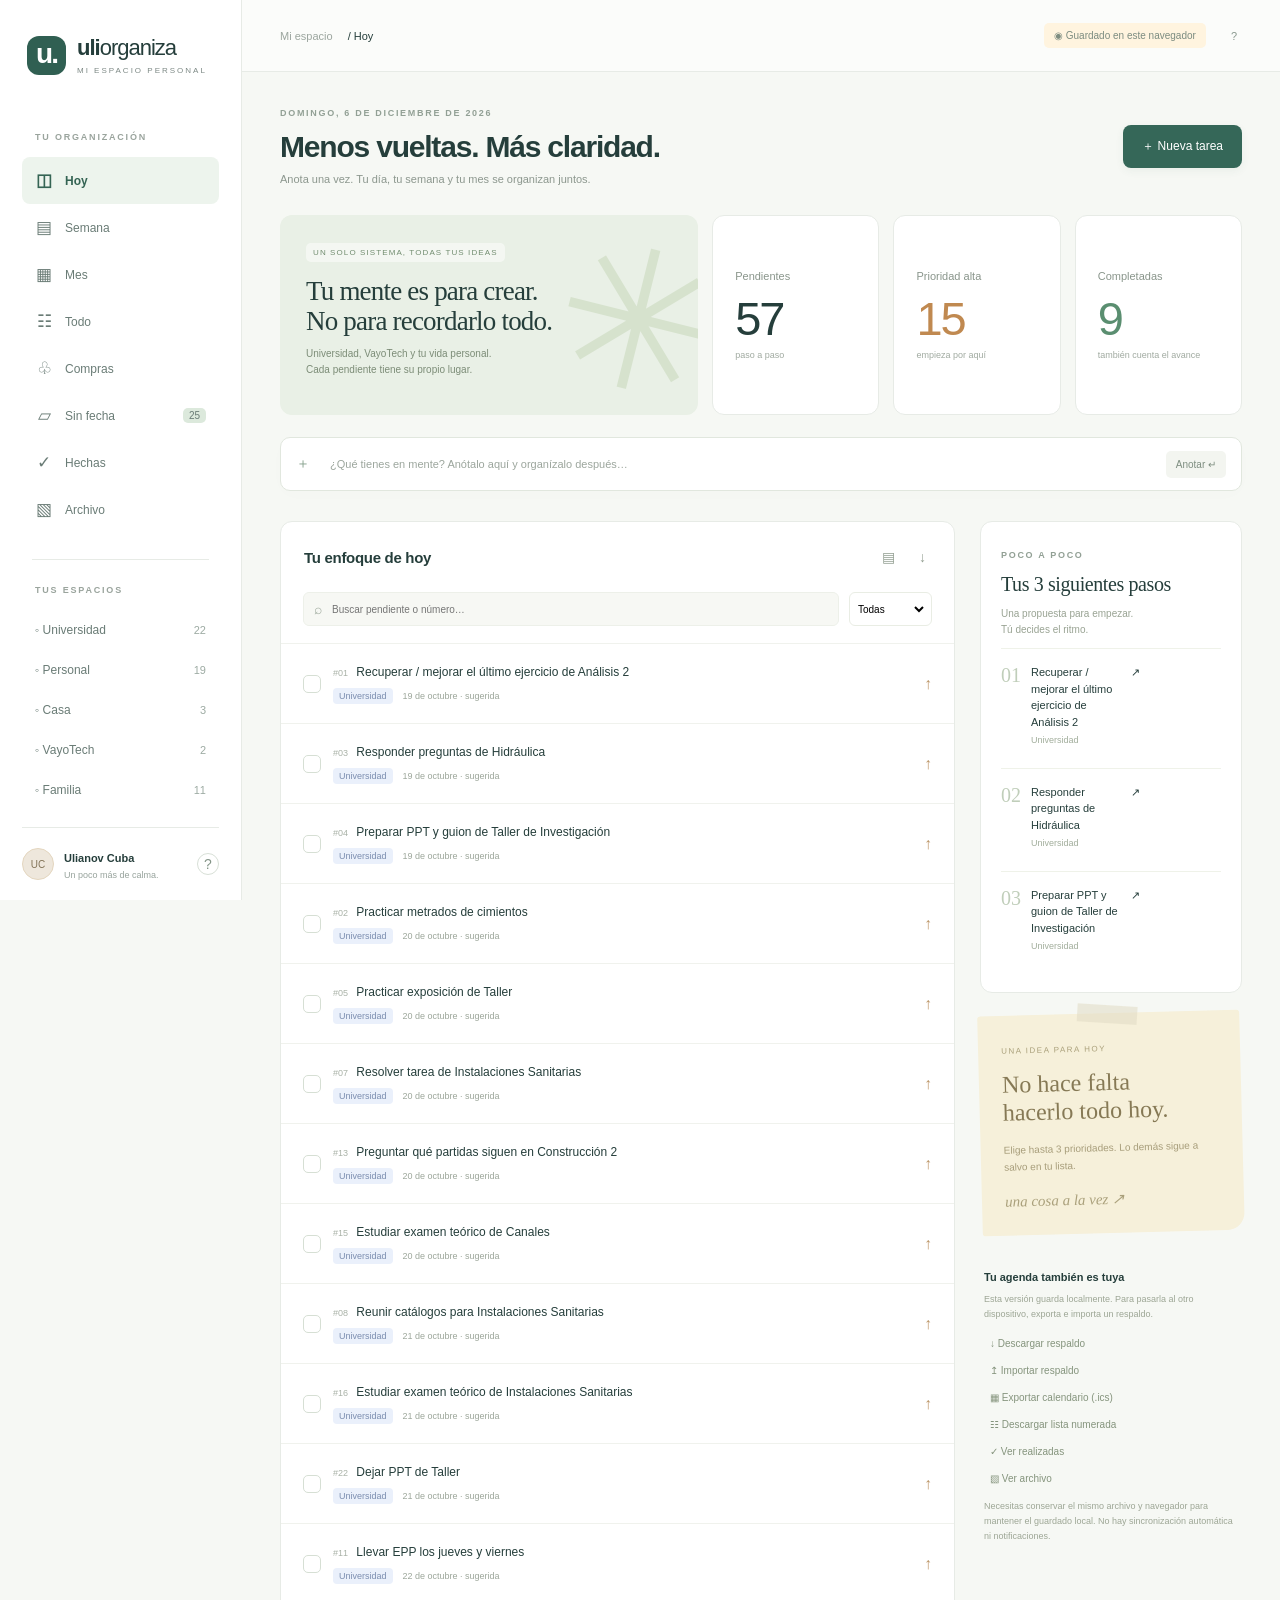
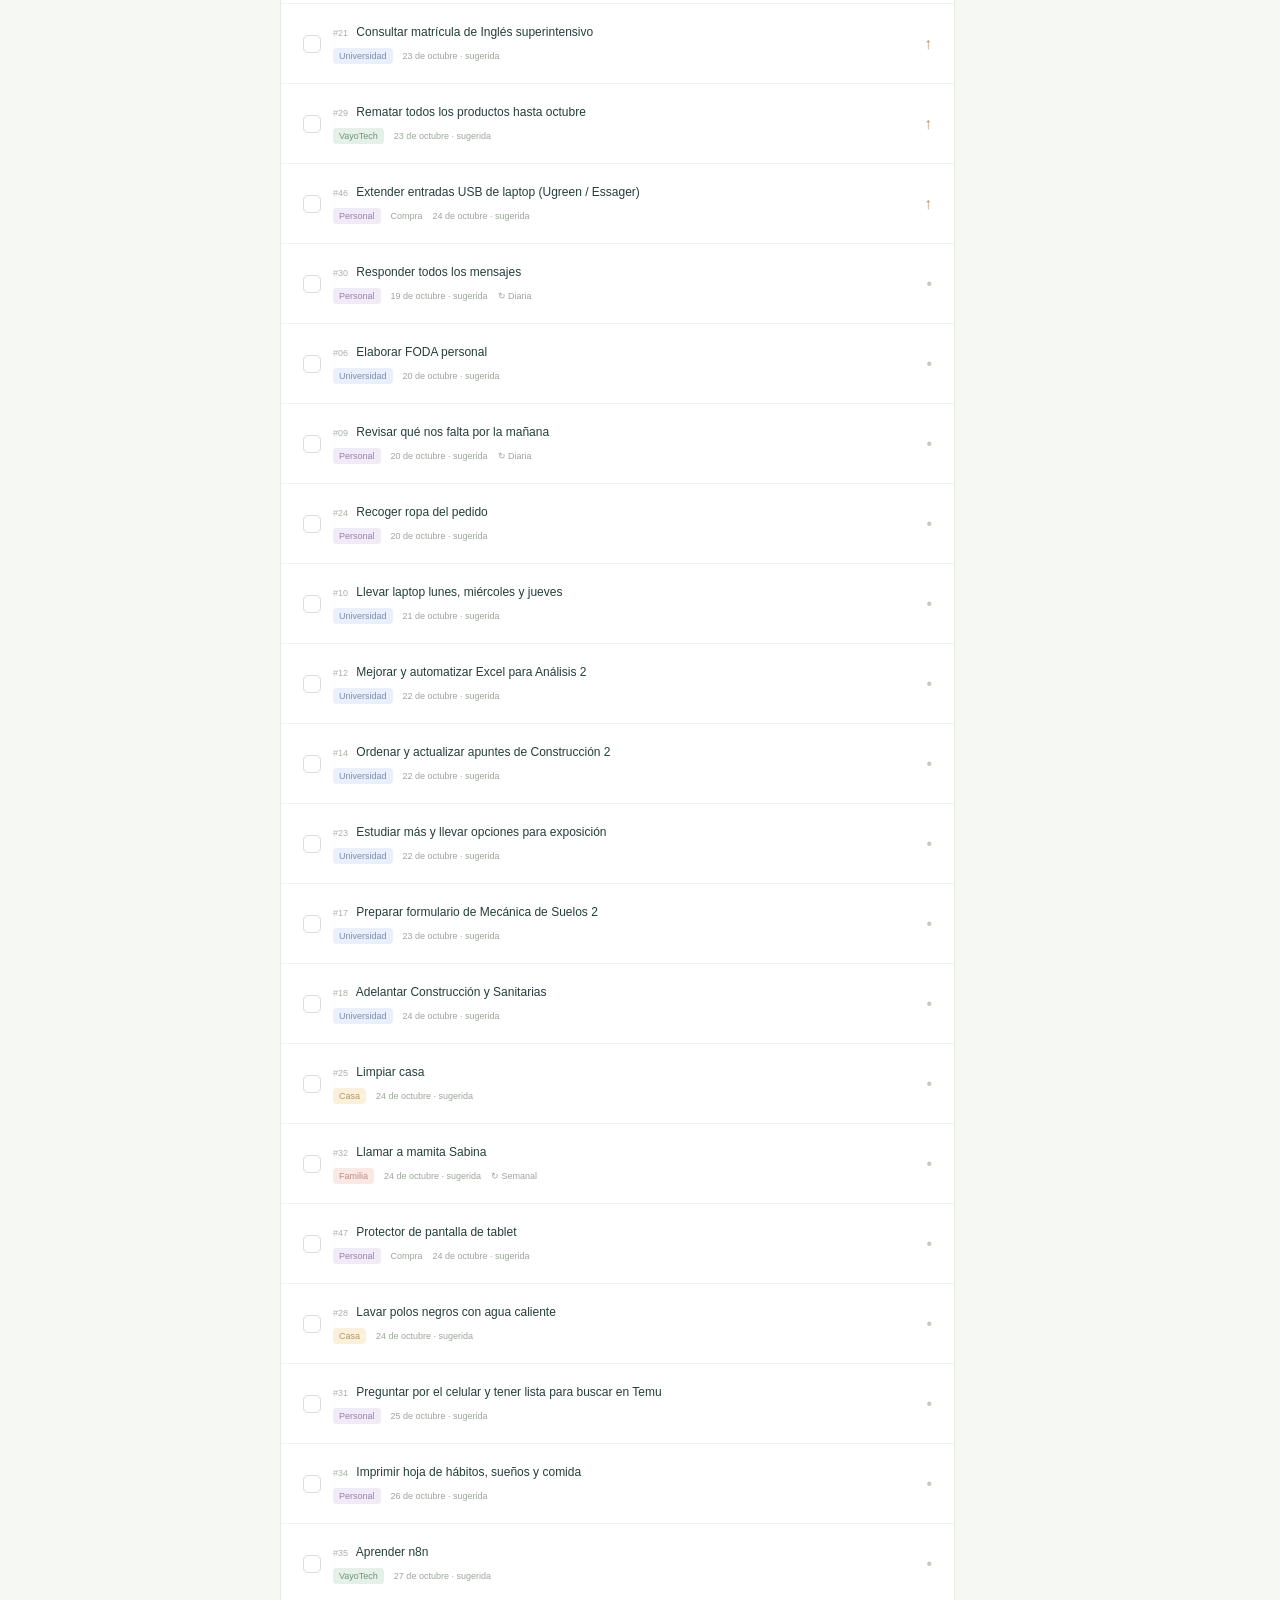
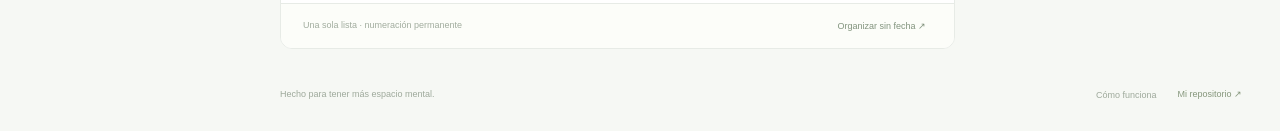
==== docs/index.html @ 91c671dd "Preparar entrada de la agenda para GitHub Pages" ====
<!doctype html><html lang="es"><head><meta charset="utf-8"><meta name="viewport" content="width=device-width, initial-scale=1"><meta name="theme-color" content="#356758"><title>Uli · Mi espacio</title><style>
:root{--ink:#253e3b;--muted:#7d8985;--green:#35675b;--line:#e7ebe6;--bg:#f6f8f4}
*{box-sizing:border-box}body{margin:0;background:var(--bg);color:var(--ink);font-family:Arial,Helvetica,sans-serif;font-size:14px}button,input,select,textarea{font:inherit}button,a,input,select,textarea{-webkit-tap-highlight-color:transparent}button{cursor:pointer}button:disabled{opacity:.45;cursor:wait}button{border:0;background:none;color:inherit}button:focus-visible,a:focus-visible{outline:3px solid #92b9a9;outline-offset:3px}input,textarea,select{outline-color:#6f9b84}a{color:inherit;text-decoration:none}.shell{display:flex;min-height:100vh}.sidebar{width:242px;position:fixed;inset:0 auto 0 0;background:#fff;border-right:1px solid var(--line);padding:35px 22px 20px;display:flex;flex-direction:column;z-index:20}.brand{display:flex;gap:11px;align-items:center;margin:0 0 48px 5px;font-size:22px;font-weight:800;letter-spacing:-1px}.brand-icon{width:39px;height:39px;border-radius:12px;background:#305f52;color:white;font-size:28px;text-align:center;line-height:36px;letter-spacing:-2px}.brand-light{font-weight:400}.brand small{display:block;font-weight:500;font-size:8px;letter-spacing:2px;color:var(--muted);margin-top:5px}.nav-label{font-size:9px;font-weight:700;letter-spacing:1.8px;color:#9aa49d;padding-left:13px;margin-bottom:15px}.sidebar nav button,.space{display:flex;gap:12px;align-items:center;width:100%;padding:13px;border-radius:8px;font-size:12px;color:#6a7c76;text-align:left}.sidebar nav button.selected{background:#edf4ed;color:#356454;font-weight:700}.nav-count{margin-left:auto;background:#dce9dc;border-radius:5px;font-size:10px;padding:2px 6px}.divider{height:1px;background:var(--line);margin:26px 10px 16px}.space span{margin-left:auto;color:#9caaa2;font-size:11px}.space.active{background:#f2f5f0}.sidebar-bottom{margin-top:auto;border-top:1px solid var(--line);padding-top:20px;display:flex;gap:10px;align-items:center}.avatar{background:#eee7dc;border:1px solid #e4d6bf;border-radius:50%;width:32px;height:32px;display:grid;place-content:center;font-size:10px;color:#827357}.sidebar-bottom strong{font-size:11px}.sidebar-bottom small{display:block;font-size:9px;color:#97a39c;margin-top:5px}.sidebar-bottom button{margin-left:auto;width:22px;height:22px;border:1px solid #d8e0d7;border-radius:50%;color:#839487}main{width:calc(100% - 242px);margin-left:242px}.topbar{height:72px;border-bottom:1px solid var(--line);background:#fff9;display:flex;justify-content:space-between;align-items:center;padding:0 38px;font-size:11px}.breadcrumb{color:#9ca69f;margin-right:12px}.top-actions{display:flex;align-items:center;gap:20px}.cloud{display:flex;gap:7px;align-items:center;font-size:10px;color:#7c8c80}.icon-button{padding:5px;color:#89988e}.page{max-width:1610px;padding:36px 38px 20px;margin:auto}.page-heading{display:flex;align-items:center;justify-content:space-between;gap:20px;margin-bottom:30px}.eyebrow{text-transform:uppercase;letter-spacing:1.7px;font-size:9px;color:#92a095;font-weight:600}.page-heading h1{font-size:30px;letter-spacing:-1.2px;font-weight:600;margin:12px 0 9px}.page-heading p{margin:0;font-size:11px;color:#8c978e}.primary{background:#356758;color:#fff;border-radius:8px;display:inline-flex;align-items:center;justify-content:center;gap:9px;padding:13px 19px;white-space:nowrap;font-size:12px;box-shadow:0 3px 8px #345b5010}.primary:hover{background:#244d40}.overview{display:grid;grid-template-columns:2.5fr 1fr 1fr 1fr;gap:14px;margin-bottom:22px}.welcome{position:relative;overflow:hidden;border-radius:12px;background:#e9f0e6;padding:27px 26px;min-height:190px}.pill{display:inline-block;color:#728d70;font-size:8px;letter-spacing:1.1px;border-radius:5px;padding:5px 7px;background:#ffffff80}.welcome h2{position:relative;z-index:1;font-family:Georgia,serif;font-weight:400;font-size:27px;letter-spacing:-.8px;line-height:1.1;margin:15px 0 10px}.welcome p{position:relative;z-index:1;font-size:10px;line-height:1.6;color:#7c8c77}.welcome-mark{position:absolute;right:-20px;top:12px;font-size:195px;line-height:1;color:#d6e2cd;transform:rotate(14deg)}.stat{background:#fff;border:1px solid var(--line);border-radius:12px;padding:26px 22px;display:flex;flex-direction:column;justify-content:center}.stat>span{font-size:11px;color:#89958b}.stat strong{font-size:47px;letter-spacing:-2px;margin:13px 0 8px;line-height:1;font-weight:500}.stat small{font-size:9px;color:#a0aaa0}.orange{color:#c08950}.green{color:#5a8e70}.quick{display:flex;gap:12px;align-items:center;border:1px solid #e1e7de;background:white;border-radius:10px;padding:12px 15px;margin-bottom:30px;color:#87a18d;box-shadow:0 4px 20px #37493403}.quick input{border:0;background:none;flex:1;min-width:0;font-size:11px;color:var(--ink);padding:8px}.quick input::placeholder{color:#9ca69d}.quick button{background:#f3f5f0;font-size:10px;color:#7e8e80;padding:8px 10px;border-radius:5px}.quick button span{padding-left:10px;color:#a6b1a5}.content-layout{display:grid;grid-template-columns:minmax(0,1fr) 262px;gap:25px;align-items:start}.workspace{background:#fff;border:1px solid var(--line);border-radius:12px;overflow:hidden}.workspace-title{padding:22px 23px 5px;display:flex;align-items:center;justify-content:space-between}.workspace-title h2{font-size:15px;margin:0;font-weight:600;letter-spacing:-.3px}.tools{display:flex;gap:14px;color:#94a093}.tools button{padding:5px}.filters{padding:17px 22px;display:flex;gap:10px}.search{display:flex;align-items:center;gap:8px;background:#f7f8f4;border:1px solid #edf0e9;border-radius:6px;padding:8px 10px;flex:1;min-width:0;color:#9aa699}.search input{min-width:0;width:100%;background:none;border:0;font-size:10px}.area-filter{display:flex;align-items:center;gap:3px;font-size:10px;color:#879383;border:1px solid #e9ede4;border-radius:6px;padding:4px}.area-filter select{border:0;background:none;max-width:120px}.task{display:flex;align-items:center;gap:12px;padding:19px 22px;border-top:1px solid #f0f2ed;transition:background .15s;break-inside:avoid}.task:hover{background:#fafbf8}.check{border:1.5px solid #d6dfd4;border-radius:5px;flex-shrink:0;width:18px;height:18px;padding:0;display:grid;place-content:center}.check:hover{border-color:#659078}.check.checked{background:#6d9478;border-color:#6d9478;color:white}.task-content{padding:0;text-align:left;flex:1;min-width:0}.task-title{display:block;font-size:12px;font-weight:500;line-height:1.5}.task-title small{font-weight:400;color:#a8b1a6;font-size:9px;margin-right:5px}.task-meta{display:flex;gap:10px;flex-wrap:wrap;align-items:center;margin-top:7px;font-size:9px;color:#9ca69a}.tag{border-radius:4px;padding:3px 6px}.Universidad{background:#eaf0fb;color:#7b8daf}.Personal{background:#f1eaf7;color:#9a80ae}.Casa{background:#faf0dc;color:#b3975e}.VayoTech{background:#e5f1e8;color:#71957a}.Familia{background:#fae8e5;color:#bc8d84}.priority{color:#c3cbbf;display:grid;place-content:center;font-size:16px}.priority.Alta{color:#bd9667}.done .task-title{text-decoration:line-through;color:#97a294}.workspace-footer{padding:16px 22px;background:#fcfdf9;border-top:1px solid var(--line);display:flex;gap:10px;justify-content:space-between;color:#a1ac9e;font-size:9px}.workspace-footer button{display:flex;align-items:center;gap:5px;color:#81937d}.right-panel section{margin-bottom:20px}.focus-note{background:#fff;border:1px solid var(--line);border-radius:12px;padding:23px 20px}.focus-note h3{font-family:Georgia,serif;font-weight:400;font-size:20px;margin:12px 0 10px;letter-spacing:-.4px}.focus-note>p{font-size:10px;color:#99a393;line-height:1.6}.focus-note button{display:flex;gap:10px;align-items:flex-start;text-align:left;width:100%;padding:15px 0;border-top:1px solid #eff2e9;margin-top:5px}.focus-note button>b{font-family:Georgia,serif;font-weight:400;color:#c0ceba;font-size:20px}.focus-note button>span{font-size:11px;line-height:1.5;flex:1}.focus-note button small{display:block;font-size:9px;color:#a1ad9b;margin-top:4px}.focus-note button svg{color:#9aaf92;margin-top:3px}.paper-note{background:#f6f0da;padding:25px 23px;border-radius:3px 3px 17px 3px;transform:rotate(-1.5deg);position:relative}.paper-note:before{content:'';position:absolute;top:-8px;left:38%;width:60px;height:18px;transform:rotate(5deg);background:#e1dbc385}.paper-note>span:first-child{font-size:8px;letter-spacing:1.5px;color:#aaa07b}.paper-note h3{font-family:Georgia,serif;font-weight:400;font-size:24px;line-height:1.15;margin:15px 0;color:#867955}.paper-note p{font-size:10px;color:#a79d7a;line-height:1.7}.scribble{display:block;font-family:Georgia,serif;font-style:italic;font-size:15px;color:#aaa07b;margin-top:17px}.backup-box{padding:10px 4px}.backup-box h3{font-size:11px;margin:8px 0}.backup-box p,.backup-box small{font-size:9px;line-height:1.7;color:#9da695}.backup-box button{display:flex;gap:8px;align-items:center;font-size:10px;color:#85947d;margin:12px 0}.backup-box small{display:block}.page-footer{display:flex;gap:15px;margin-top:30px;padding:10px 0;font-size:9px;color:#9ea99b}.page-footer button{margin-left:auto}.page-footer a{color:#85967b}.hidden{display:none}.empty{padding:50px 25px;display:flex;flex-direction:column;align-items:center;text-align:center;color:#9fae99;gap:5px}.empty h3{font-weight:500;font-size:15px;margin:10px 0 5px;color:#667c60}.empty p{font-size:11px;line-height:1.6}.alert{background:#fff0e7;color:#9b633c;border:1px solid #f1d9c5;padding:14px;border-radius:7px;font-size:12px;line-height:1.6;margin-bottom:20px}.alert button{text-decoration:underline;margin-left:10px;font-weight:700}.neutral{background:#f1f4ec;color:#7c8c72;border-color:#dfe6d6}.toast{display:flex;justify-content:space-between;align-items:center;background:#e9f1e6;color:#62805b;padding:10px 14px;border-radius:7px;font-size:11px;margin-bottom:15px}.calendar-controls{display:flex;gap:14px;align-items:center;border-top:1px solid var(--line);padding:17px 20px;font-size:12px}.calendar-controls strong{font-weight:500;text-transform:capitalize}.text-button{font-size:11px;color:#799170;display:inline-flex;gap:5px;align-items:center}.calendar-controls .text-button{margin-left:auto}.week-grid{display:grid;grid-template-columns:repeat(7,minmax(145px,1fr));overflow:auto;max-height:900px}.day-column{border-right:1px solid var(--line);border-top:1px solid var(--line);min-height:280px;background:#fcfdf9}.day-column>header{display:flex;gap:7px;align-items:center;padding:15px 10px;color:#99a68f;font-size:10px}.day-column>header>strong{font-size:18px;font-weight:500;color:#7f9375}.day-column>header>button{margin-left:auto}.is-today{background:#f0f5eb}.compact{padding:12px 8px;gap:6px;background:white;align-items:flex-start}.compact .task-title{font-size:10px;line-height:1.5}.compact .task-title small{font-size:8px}.compact .task-meta{gap:4px;font-size:8px;margin-top:6px}.compact .check{width:14px;height:14px;margin-top:3px}.compact .priority{display:none}.compact .tag{padding:2px}.free{font-size:9px;color:#bac4b2;text-align:center;padding:15px}.month-grid{display:grid;grid-template-columns:repeat(7,minmax(0,1fr))}.weekday{text-align:center;color:#97a58b;font-size:10px;padding:12px}.month-day{border-top:1px solid var(--line);border-right:1px solid var(--line);min-height:105px;padding:7px 5px;overflow:hidden}.day-number{display:block;padding:3px 5px;font-size:11px;color:#809375;border-radius:50%}.is-today .day-number{background:#61845a;color:white}.month-task{display:block;text-align:left;padding:4px;border-radius:3px;margin:4px 0;font-size:9px;line-height:1.4;width:100%;overflow-wrap:anywhere}.other-month{opacity:.35}.footnote{font-size:10px;line-height:1.7;color:#97a18f;margin:13px 20px}.shopping-summary{display:flex;gap:14px;padding:18px 22px;background:#f4f7ee;align-items:center}.shopping-summary strong{font-size:22px;white-space:nowrap;font-weight:500}.shopping-summary span{font-size:10px;color:#95a086;line-height:1.5}.modal-backdrop{position:fixed;inset:0;background:#20342b66;z-index:50;display:flex;align-items:center;justify-content:center;padding:25px;backdrop-filter:blur(3px)}.modal{background:#fff;border-radius:15px;padding:27px;max-width:610px;width:100%;max-height:92vh;overflow:auto;box-shadow:0 20px 90px #20342b30}.modal>header{display:flex;align-items:flex-start;justify-content:space-between;margin-bottom:23px}.modal h2{font-size:24px;letter-spacing:-.7px;font-family:Georgia,serif;font-weight:400;margin:8px 0}.modal label{display:flex;flex-direction:column;font-size:11px;gap:7px;color:#7e8f76;margin-bottom:15px}.modal input,.modal select,.modal textarea{border:1px solid #dfe6d9;border-radius:6px;background:#fafbf7;color:#415a36;padding:11px;font-size:12px;width:100%}.form-grid{display:grid;grid-template-columns:1fr 1fr;gap:0 16px}.modal footer{display:flex;justify-content:space-between;padding-top:18px;border-top:1px solid var(--line);margin-top:20px}.modal .footnote{margin:10px 0}.help ol{padding-left:20px;font-size:13px;line-height:1.8;color:#7a8c70}.help li{margin-bottom:12px}
@media(min-width:1600px){.page{padding-top:44px}.welcome h2{font-size:32px}.stat strong{font-size:54px}.task-title{font-size:13px}.overview{gap:20px}.content-layout{grid-template-columns:minmax(0,1fr) 290px}}
@media(max-width:1200px){.sidebar{width:205px;padding:30px 15px}main{margin-left:205px;width:calc(100% - 205px)}.page{padding:28px 24px}.topbar{padding:0 24px}.content-layout{grid-template-columns:minmax(0,1fr) 230px;gap:16px}.welcome{padding:22px 18px}.welcome h2{font-size:23px}.welcome-mark{font-size:150px}.stat{padding:20px 15px}.stat strong{font-size:40px}.stat small{font-size:8px}.page-heading h1{font-size:26px}}
@media(max-width:980px){.right-panel{display:grid;grid-template-columns:1fr 1fr;gap:20px}.content-layout{grid-template-columns:1fr}.backup-box{grid-column:1/-1}.overview{grid-template-columns:repeat(3,1fr)}.welcome{grid-column:1/-1;min-height:145px}.welcome h2{font-size:28px}.welcome p{margin-bottom:0}.welcome-mark{right:20px;top:0;font-size:170px}.stat{padding:20px}.stat strong{font-size:35px;margin:10px 0 5px}.page-heading{align-items:flex-start}.page-heading .primary{padding:10px 14px}.page-heading h1{font-size:23px}.page-heading p{line-height:1.6}}
@media(max-width:700px){.shell{display:block}.sidebar{position:sticky;top:0;left:0;right:0;width:100%;height:auto;padding:10px 14px;box-shadow:0 3px 12px #38452b08;gap:8px}.brand{margin:0;font-size:17px;gap:7px}.brand-icon{width:28px;height:28px;line-height:25px;font-size:22px;border-radius:8px}.brand small{display:none}.nav-label,.sidebar .space,.divider,.sidebar-bottom{display:none}.sidebar nav{display:flex;overflow:auto;gap:4px}.sidebar nav button{white-space:nowrap;width:auto;padding:9px 10px;gap:6px;font-size:10px}.sidebar nav button svg{width:14px;height:14px}.nav-count{font-size:8px}.sidebar nav button:nth-last-child(-n+2){display:none}main{margin:0;width:100%}.topbar{height:48px;padding:0 18px;font-size:10px}.top-actions{gap:10px}.cloud{font-size:9px}.page{padding:25px 16px}.page-heading{margin-bottom:23px;gap:10px}.page-heading h1{font-size:23px;line-height:1.2;max-width:250px}.page-heading .primary{font-size:0;width:36px;height:36px;min-width:36px;padding:0;margin-top:25px}.page-heading .primary svg{width:20px}.page-heading p{font-size:10px}.eyebrow{font-size:8px;letter-spacing:1.2px}.overview{gap:9px}.welcome{padding:22px}.welcome h2{font-size:28px}.welcome-mark{right:-10px;font-size:170px;top:16px}.stat{padding:17px 11px}.stat>span{font-size:9px}.stat strong{font-size:33px}.stat small{font-size:8px}.quick{padding:9px 10px;margin-bottom:23px;gap:4px}.quick input{font-size:10px}.quick button{font-size:9px}.quick button span{display:none}.workspace-title{padding:20px 15px 5px}.workspace-title h2{font-size:14px}.filters{padding:15px;gap:6px}.search input{font-size:9px}.area-filter{font-size:9px;max-width:105px}.task{padding:17px 15px;gap:9px}.task-title{font-size:12px}.task-meta{font-size:8px;gap:8px}.right-panel{gap:13px}.focus-note{padding:20px 15px}.focus-note h3{font-size:18px}.paper-note{padding:23px 16px}.paper-note h3{font-size:23px}.focus-note button>span{font-size:10px}.workspace-footer{padding:15px;font-size:8px;line-height:1.6}.page-footer{flex-wrap:wrap;line-height:1.8}.week-grid{grid-template-columns:1fr;max-height:none}.day-column{min-height:75px}.day-column>header{padding:10px 15px}.compact{padding:12px 15px}.compact .task-title{font-size:12px}.compact .task-meta{font-size:9px}.day-column .free{text-align:left;padding:5px 15px}.month-day{min-height:85px;padding:3px}.month-task{font-size:8px;padding:3px;line-height:1.3}.weekday{font-size:8px}.day-number{font-size:9px}.calendar-controls{padding:14px 10px;gap:9px;font-size:10px}.modal-backdrop{padding:12px}.modal{padding:22px 17px}.modal h2{font-size:22px}.form-grid{gap:0 10px}.modal input,.modal select{font-size:12px;padding:9px}.shopping-summary{padding:15px}.shopping-summary strong{font-size:18px}}
@media print{body{background:white;color:black;font-size:10px}.sidebar,.topbar,.overview,.quick,.right-panel,.page-heading .primary,.tools,.filters,.page-footer,.workspace-footer,.toast,.alert,.modal-backdrop{display:none!important}main{margin:0;width:100%}.page{padding:0}.page-heading{margin-bottom:14px}.page-heading h1{font-size:22px}.content-layout{display:block}.workspace{border:0}.week-grid{display:grid;grid-template-columns:repeat(7,1fr);overflow:visible;max-height:none}.day-column{min-width:0}.compact{padding:7px 4px}.compact .task-title{font-size:8px}.compact .task-meta{font-size:7px}.task{break-inside:avoid}.month-day{min-height:100px}.month-task{font-size:8px}.calendar-controls button{display:none}.month-grid{break-inside:avoid}.workspace-title{padding-left:0}.check{print-color-adjust:exact}*{-webkit-print-color-adjust:exact;print-color-adjust:exact}@page{size:A4 landscape;margin:10mm}}

button svg{width:17px;height:17px}.navico{font-size:17px;width:18px;text-align:center}.local-badge{background:#fff4df;padding:7px 10px;border-radius:5px}.task-title{white-space:normal}.welcome-mark{font-family:Georgia,serif}.week-grid{max-height:none}.right-panel .backup-box button{margin:14px 0}.mobile-help{display:none}dialog{border:0;padding:0;background:none;max-width:none;max-height:none}dialog::backdrop{background:#20342b77;backdrop-filter:blur(3px)}dialog .modal{width:min(610px,94vw)}.modal>header button{font-size:24px} .report{font-size:12px;line-height:1.8}.report table{border-collapse:collapse;width:100%;margin:15px 0}.report th,.report td{border:1px solid #dfe6d9;padding:9px;vertical-align:top;text-align:left}
</style></head><body><div id="app"></div><dialog id="editor"></dialog><dialog id="help"></dialog><input hidden type="file" id="importFile" accept=".json"><script>
const SEED=[{"id":"foto-1","number":1,"title":"Recuperar / mejorar el último ejercicio de Análisis 2","area":"Universidad","kind":"Tarea","date":"2026-10-19","deadline":"","priority":"Alta","status":"Pendiente","notes":"«Mejorar ejercicio y hacer el último Ana2 → falta recuperación».","source":"Notas universitarias / pósits","repeat":"","cost":"","proposed":true},{"id":"foto-2","number":2,"title":"Practicar metrados de cimientos","area":"Universidad","kind":"Tarea","date":"2026-10-20","deadline":"","priority":"Alta","status":"Pendiente","notes":"Construcción 2.","source":"Notas universitarias / pósits","repeat":"","cost":"","proposed":true},{"id":"foto-3","number":3,"title":"Responder preguntas de Hidráulica","area":"Universidad","kind":"Tarea","date":"2026-10-19","deadline":"","priority":"Alta","status":"Pendiente","notes":"","source":"Notas universitarias / pósits","repeat":"","cost":"","proposed":true},{"id":"foto-4","number":4,"title":"Preparar PPT y guion de Taller de Investigación","area":"Universidad","kind":"Tarea","date":"2026-10-19","deadline":"","priority":"Alta","status":"Pendiente","notes":"«Exposición taller de investigación + FODA personal». Otra nota: «tenerlo listo y practicar → miércoles». Confirmar plazo.","source":"Notas universitarias / pósits","repeat":"","cost":"","proposed":true},{"id":"foto-5","number":5,"title":"Practicar exposición de Taller","area":"Universidad","kind":"Tarea","date":"2026-10-20","deadline":"","priority":"Alta","status":"Pendiente","notes":"","source":"Notas universitarias / pósits","repeat":"","cost":"","proposed":true},{"id":"foto-6","number":6,"title":"Elaborar FODA personal","area":"Universidad","kind":"Tarea","date":"2026-10-20","deadline":"","priority":"Media","status":"Pendiente","notes":"","source":"Notas universitarias / pósits","repeat":"","cost":"","proposed":true},{"id":"foto-7","number":7,"title":"Resolver tarea de Instalaciones Sanitarias","area":"Universidad","kind":"Tarea","date":"2026-10-20","deadline":"","priority":"Alta","status":"Pendiente","notes":"","source":"Notas universitarias / pósits","repeat":"","cost":"","proposed":true},{"id":"foto-8","number":8,"title":"Reunir catálogos para Instalaciones Sanitarias","area":"Universidad","kind":"Tarea","date":"2026-10-21","deadline":"","priority":"Alta","status":"Pendiente","notes":"","source":"Notas universitarias / pósits","repeat":"","cost":"","proposed":true},{"id":"foto-9","number":9,"title":"Revisar qué nos falta por la mañana","area":"Personal","kind":"Hábito","date":"2026-10-20","deadline":"","priority":"Media","status":"Pendiente","notes":"Revisión breve de la lista única.","source":"Notas universitarias / pósits","repeat":"Diaria","cost":"","proposed":true},{"id":"foto-10","number":10,"title":"Llevar laptop lunes, miércoles y jueves","area":"Universidad","kind":"Tarea","date":"2026-10-21","deadline":"","priority":"Media","status":"Pendiente","notes":"Nota literal: «llevar laptop lunes + miércoles + jueves». Confirmar cada semana con el horario.","source":"Notas universitarias / pósits","repeat":"","cost":"","proposed":true},{"id":"foto-11","number":11,"title":"Llevar EPP los jueves y viernes","area":"Universidad","kind":"Tarea","date":"2026-10-22","deadline":"","priority":"Alta","status":"Pendiente","notes":"Confirmar prácticas de cada semana.","source":"Notas universitarias / pósits","repeat":"","cost":"","proposed":true},{"id":"foto-12","number":12,"title":"Mejorar y automatizar Excel para Análisis 2","area":"Universidad","kind":"Tarea","date":"2026-10-22","deadline":"","priority":"Media","status":"Pendiente","notes":"También adelantar y estudiar. Se distingue de la recuperación.","source":"Notas universitarias / pósits","repeat":"","cost":"","proposed":true},{"id":"foto-13","number":13,"title":"Preguntar qué partidas siguen en Construcción 2","area":"Universidad","kind":"Tarea","date":"2026-10-20","deadline":"","priority":"Alta","status":"Pendiente","notes":"Arreglar y anotar todo.","source":"Notas universitarias / pósits","repeat":"","cost":"","proposed":true},{"id":"foto-14","number":14,"title":"Ordenar y actualizar apuntes de Construcción 2","area":"Universidad","kind":"Tarea","date":"2026-10-22","deadline":"","priority":"Media","status":"Pendiente","notes":"","source":"Notas universitarias / pósits","repeat":"","cost":"","proposed":true},{"id":"foto-15","number":15,"title":"Estudiar examen teórico de Canales","area":"Universidad","kind":"Tarea","date":"2026-10-20","deadline":"","priority":"Alta","status":"Pendiente","notes":"«Todo teórico para el lunes urgente». Sin fecha inequívoca: confirmar examen antes de posponer.","source":"Notas universitarias / pósits","repeat":"","cost":"","proposed":true},{"id":"foto-16","number":16,"title":"Estudiar examen teórico de Instalaciones Sanitarias","area":"Universidad","kind":"Tarea","date":"2026-10-21","deadline":"","priority":"Alta","status":"Pendiente","notes":"Nota: «jueves instalaciones S. - catálogos + examen teórico → estudiar». Confirmar fecha.","source":"Notas universitarias / pósits","repeat":"","cost":"","proposed":true},{"id":"foto-17","number":17,"title":"Preparar formulario de Mecánica de Suelos 2","area":"Universidad","kind":"Tarea","date":"2026-10-23","deadline":"","priority":"Media","status":"Pendiente","notes":"«+ columb» (posiblemente Coulomb; por confirmar).","source":"Notas universitarias / pósits","repeat":"","cost":"","proposed":true},{"id":"foto-18","number":18,"title":"Adelantar Construcción y Sanitarias","area":"Universidad","kind":"Tarea","date":"2026-10-24","deadline":"","priority":"Media","status":"Pendiente","notes":"","source":"Notas universitarias / pósits","repeat":"","cost":"","proposed":true},{"id":"foto-19","number":19,"title":"Ordenar materias en carpetas y limpiar memoria de laptop","area":"Universidad","kind":"Tarea","date":"","deadline":"","priority":"Media","status":"Hecho","notes":"Marcado en rojo en lista 26/09. Verificar si sigue realizado.","source":"Notas universitarias / pósits","repeat":"","cost":"","proposed":false},{"id":"foto-20","number":20,"title":"Terminar Inglés básico 06","area":"Universidad","kind":"Tarea","date":"","deadline":"","priority":"Media","status":"Hecho","notes":"Marcado en rojo en lista antigua.","source":"Notas universitarias / pósits","repeat":"","cost":"","proposed":false},{"id":"foto-21","number":21,"title":"Consultar matrícula de Inglés superintensivo","area":"Universidad","kind":"Tarea","date":"2026-10-23","deadline":"","priority":"Alta","status":"Pendiente","notes":"Lista antigua marcada «domingo»; pósit posterior: «queda matrícula inglés», «recién el 15 o 17», «ya no hay person…» (texto cortado). Estado pendiente por contradicción; confirmar mes y disponibilidad.","source":"Notas universitarias / pósits","repeat":"","cost":"","proposed":true},{"id":"foto-22","number":22,"title":"Dejar PPT de Taller","area":"Universidad","kind":"Tarea","date":"2026-10-21","deadline":"","priority":"Alta","status":"Pendiente","notes":"«Ppts de taller dejarles»: confirmar destinatarios y medio.","source":"Notas universitarias / pósits","repeat":"","cost":"","proposed":true},{"id":"foto-23","number":23,"title":"Estudiar más y llevar opciones para exposición","area":"Universidad","kind":"Tarea","date":"2026-10-22","deadline":"","priority":"Media","status":"Pendiente","notes":"Texto incierto: «Estudiar + PLAROT PLAGIA». Abajo: «Llevar opciones para ropa → exposición». Aclarar palabra central y ropa.","source":"Notas universitarias / pósits","repeat":"","cost":"","proposed":true},{"id":"foto-24","number":24,"title":"Recoger ropa del pedido","area":"Personal","kind":"Tarea","date":"2026-10-20","deadline":"","priority":"Media","status":"Pendiente","notes":"Pósit: «Recoger ropa / Pedido → / ropa tarde». Confirmar lugar y hora.","source":"Organización Ulianov / pósits","repeat":"","cost":"","proposed":true},{"id":"foto-25","number":25,"title":"Limpiar casa","area":"Casa","kind":"Tarea","date":"2026-10-24","deadline":"","priority":"Media","status":"Pendiente","notes":"Se repite en pósit verde; un solo pendiente.","source":"Organización Ulianov / pósits","repeat":"","cost":"","proposed":true},{"id":"foto-26","number":26,"title":"Lavar ropa y zapatillas","area":"Casa","kind":"Tarea","date":"","deadline":"","priority":"Baja","status":"Hecho","notes":"Marcado en rojo. Dice «sábado 26» y encabezado 26/09; no convertir en fecha futura.","source":"Organización Ulianov / pósits","repeat":"","cost":"","proposed":false},{"id":"foto-27","number":27,"title":"Limpiar cuarto y gradas","area":"Casa","kind":"Tarea","date":"","deadline":"","priority":"Baja","status":"Hecho","notes":"Marcado en rojo; limpiar casa se mantiene aparte porque reaparece pendiente.","source":"Organización Ulianov / pósits","repeat":"","cost":"","proposed":false},{"id":"foto-28","number":28,"title":"Lavar polos negros con agua caliente","area":"Casa","kind":"Tarea","date":"2026-10-24","deadline":"","priority":"Baja","status":"Pendiente","notes":"Transcripción de la nota; revisar cuidado de la prenda.","source":"Organización Ulianov / pósits","repeat":"","cost":"","proposed":true},{"id":"foto-29","number":29,"title":"Rematar todos los productos hasta octubre","area":"VayoTech","kind":"Tarea","date":"2026-10-23","deadline":"","priority":"Alta","status":"Pendiente","notes":"Repetido en dos listas: consolidado. Revisar stock, precios y publicaciones.","source":"Organización Ulianov / pósits","repeat":"","cost":"","proposed":true},{"id":"foto-30","number":30,"title":"Responder todos los mensajes","area":"Personal","kind":"Hábito","date":"2026-10-19","deadline":"","priority":"Media","status":"Pendiente","notes":"Mensajes académicos y clientes.","source":"Organización Ulianov / pósits","repeat":"Diaria","cost":"","proposed":true},{"id":"foto-31","number":31,"title":"Preguntar por el celular y tener lista para buscar en Temu","area":"Personal","kind":"Tarea","date":"2026-10-25","deadline":"","priority":"Baja","status":"Pendiente","notes":"","source":"Organización Ulianov / pósits","repeat":"","cost":"","proposed":true},{"id":"foto-32","number":32,"title":"Llamar a mamita Sabina","area":"Familia","kind":"Hábito","date":"2026-10-24","deadline":"","priority":"Media","status":"Pendiente","notes":"Marcado en rojo en lista antigua; dice «todos los findes». Se programa siguiente llamada, no se asume hecha esta semana.","source":"Organización Ulianov / pósits","repeat":"Semanal","cost":"","proposed":true},{"id":"foto-33","number":33,"title":"Crear app para Análisis 2 y Excel","area":"Universidad","kind":"Idea","date":"","deadline":"","priority":"Baja","status":"Hecho","notes":"Marcado en rojo en lista antigua; verificar si está terminada.","source":"Organización Ulianov / pósits","repeat":"","cost":"","proposed":false},{"id":"foto-34","number":34,"title":"Imprimir hoja de hábitos, sueños y comida","area":"Personal","kind":"Tarea","date":"2026-10-26","deadline":"","priority":"Baja","status":"Pendiente","notes":"","source":"Organización Ulianov / pósits","repeat":"","cost":"","proposed":true},{"id":"foto-35","number":35,"title":"Aprender n8n","area":"VayoTech","kind":"Idea","date":"2026-10-27","deadline":"","priority":"Baja","status":"Pendiente","notes":"","source":"Organización Ulianov / pósits","repeat":"","cost":"","proposed":true},{"id":"foto-36","number":36,"title":"Imprimir para tinte / dinero","area":"Personal","kind":"Tarea","date":"","deadline":"","priority":"Baja","status":"Pendiente","notes":"Texto: «imprimir para tinte - dinero». Significado por aclarar.","source":"Organización Ulianov / pósits","repeat":"","cost":"","proposed":false},{"id":"foto-37","number":37,"title":"Memoria M.2 de 1 TB + case para laptop","area":"Personal","kind":"Compra","date":"","deadline":"","priority":"Baja","status":"Pendiente","notes":"Marcas: Essager / Ugreen. Lista «no obligatorio». Presupuesto anotado 300–400 soles sin desglose; no es precio verificado.","source":"Listas de compras","repeat":"","cost":"","proposed":false},{"id":"foto-38","number":38,"title":"Mesa plegable para próximo semestre","area":"Personal","kind":"Compra","date":"","deadline":"","priority":"Baja","status":"Pendiente","notes":"Temu o melamina. Compra futura.","source":"Listas de compras","repeat":"","cost":"","proposed":false},{"id":"foto-39","number":39,"title":"USB de alta velocidad","area":"Personal","kind":"Compra","date":"","deadline":"","priority":"Media","status":"Hecho","notes":"Casilla azul marcada; confirmar si comprado. Distinto de ampliar puertos.","source":"Listas de compras","repeat":"","cost":"","proposed":false},{"id":"foto-40","number":40,"title":"Lámpara plana para pared","area":"Casa","kind":"Compra","date":"","deadline":"","priority":"Baja","status":"Pendiente","notes":"","source":"Listas de compras","repeat":"","cost":"","proposed":false},{"id":"foto-41","number":41,"title":"Dos cuadernos para próximo semestre","area":"Universidad","kind":"Compra","date":"","deadline":"","priority":"Baja","status":"Pendiente","notes":"Consolidado con «comprar cuadernos para prox. semestre».","source":"Listas de compras","repeat":"","cost":"","proposed":false},{"id":"foto-42","number":42,"title":"Teclado y mouse para laptop","area":"Personal","kind":"Compra","date":"","deadline":"","priority":"Baja","status":"Pendiente","notes":"","source":"Listas de compras","repeat":"","cost":"","proposed":false},{"id":"foto-43","number":43,"title":"Bolsas con marca o stickers VayoTech","area":"VayoTech","kind":"Compra","date":"","deadline":"","priority":"Baja","status":"Hecho","notes":"Marcado en rojo.","source":"Listas de compras","repeat":"","cost":"","proposed":false},{"id":"foto-44","number":44,"title":"Gomitas de repuesto","area":"VayoTech","kind":"Compra","date":"","deadline":"","priority":"Baja","status":"Hecho","notes":"Marcado en rojo.","source":"Listas de compras","repeat":"","cost":"","proposed":false},{"id":"foto-45","number":45,"title":"Bolsa o papel film para embalaje","area":"VayoTech","kind":"Compra","date":"","deadline":"","priority":"Baja","status":"Hecho","notes":"Marcado en rojo.","source":"Listas de compras","repeat":"","cost":"","proposed":false},{"id":"foto-46","number":46,"title":"Extender entradas USB de laptop (Ugreen / Essager)","area":"Personal","kind":"Compra","date":"2026-10-24","deadline":"","priority":"Alta","status":"Pendiente","notes":"La nota dice urgente. Revisar si es el mismo HUB tipo C/USB antes de comprar dos veces.","source":"Listas de compras","repeat":"","cost":"","proposed":true},{"id":"foto-47","number":47,"title":"Protector de pantalla de tablet","area":"Personal","kind":"Compra","date":"2026-10-24","deadline":"","priority":"Media","status":"Pendiente","notes":"","source":"Listas de compras","repeat":"","cost":"","proposed":true},{"id":"foto-48","number":48,"title":"Cámara para tablet","area":"Personal","kind":"Compra","date":"","deadline":"","priority":"Baja","status":"Pendiente","notes":"Dice «cámara»: confirmar si es accesorio o protector.","source":"Listas de compras","repeat":"","cost":"","proposed":false},{"id":"foto-49","number":49,"title":"Funda con lápiz y estuche duro para tablet","area":"Personal","kind":"Compra","date":"","deadline":"","priority":"Media","status":"Pendiente","notes":"","source":"Listas de compras","repeat":"","cost":"","proposed":false},{"id":"foto-50","number":50,"title":"Guante para escribir en tablet","area":"Universidad","kind":"Compra","date":"","deadline":"","priority":"Baja","status":"Pendiente","notes":"","source":"Listas de compras","repeat":"","cost":"","proposed":false},{"id":"foto-51","number":51,"title":"Soporte para tablet","area":"Personal","kind":"Compra","date":"","deadline":"","priority":"Baja","status":"Pendiente","notes":"","source":"Listas de compras","repeat":"","cost":"","proposed":false},{"id":"foto-52","number":52,"title":"Funda para laptop de María","area":"Familia","kind":"Compra","date":"","deadline":"","priority":"Baja","status":"Pendiente","notes":"«Para María funda laptop + perfume + funda memoria».","source":"Listas de compras","repeat":"","cost":"","proposed":false},{"id":"foto-53","number":53,"title":"Perfume para María","area":"Familia","kind":"Compra","date":"","deadline":"","priority":"Baja","status":"Pendiente","notes":"","source":"Listas de compras","repeat":"","cost":"","proposed":false},{"id":"foto-54","number":54,"title":"Funda para memoria de María","area":"Familia","kind":"Compra","date":"","deadline":"","priority":"Baja","status":"Pendiente","notes":"","source":"Listas de compras","repeat":"","cost":"","proposed":false},{"id":"foto-55","number":55,"title":"Protector de pantalla para papito","area":"Familia","kind":"Compra","date":"","deadline":"","priority":"Baja","status":"Pendiente","notes":"","source":"Listas de compras","repeat":"","cost":"","proposed":false},{"id":"foto-56","number":56,"title":"Polo para papito","area":"Familia","kind":"Compra","date":"","deadline":"","priority":"Baja","status":"Pendiente","notes":"","source":"Listas de compras","repeat":"","cost":"","proposed":false},{"id":"foto-57","number":57,"title":"Perfume para papito","area":"Familia","kind":"Compra","date":"","deadline":"","priority":"Baja","status":"Pendiente","notes":"","source":"Listas de compras","repeat":"","cost":"","proposed":false},{"id":"foto-58","number":58,"title":"Funda dura para papito","area":"Familia","kind":"Compra","date":"","deadline":"","priority":"Baja","status":"Pendiente","notes":"","source":"Listas de compras","repeat":"","cost":"","proposed":false},{"id":"foto-59","number":59,"title":"Reloj para Primi","area":"Familia","kind":"Compra","date":"","deadline":"","priority":"Baja","status":"Pendiente","notes":"","source":"Listas de compras","repeat":"","cost":"","proposed":false},{"id":"foto-60","number":60,"title":"Afeitadora para Primi (x4 según nota)","area":"Familia","kind":"Compra","date":"","deadline":"","priority":"Baja","status":"Pendiente","notes":"«Para Primi → reloj + afeitadora x4». Confirmar a qué producto corresponde x4.","source":"Listas de compras","repeat":"","cost":"","proposed":false},{"id":"foto-61","number":61,"title":"Chal o regalo para mamá Sabi / abuelita","area":"Familia","kind":"Compra","date":"","deadline":"","priority":"Baja","status":"Pendiente","notes":"«Para mamá Sabi → chal o algo para abuelita». Confirmar destinataria y elegir opción.","source":"Listas de compras","repeat":"","cost":"","proposed":false},{"id":"foto-62","number":62,"title":"Cables / HUB tipo C y USB","area":"Personal","kind":"Compra","date":"","deadline":"","priority":"Baja","status":"Pendiente","notes":"Revisar junto con extender entradas USB; podrían ser el mismo adaptador.","source":"Listas de compras","repeat":"","cost":"","proposed":false},{"id":"foto-63","number":63,"title":"Memoria de 2 TB","area":"Personal","kind":"Compra","date":"","deadline":"","priority":"Baja","status":"Pendiente","notes":"Comparar necesidad con M.2 de 1 TB antes de gastar.","source":"Listas de compras","repeat":"","cost":"","proposed":false},{"id":"foto-64","number":64,"title":"Pagar Gemini Pro por un año","area":"Personal","kind":"Compra","date":"","deadline":"","priority":"Baja","status":"Pendiente","notes":"Es un pendiente, no una suscripción activada. Comparar costo/uso.","source":"Listas de compras","repeat":"","cost":"","proposed":false},{"id":"foto-65","number":65,"title":"Protector para teclado de laptop","area":"Personal","kind":"Compra","date":"","deadline":"","priority":"Baja","status":"Pendiente","notes":"","source":"Listas de compras","repeat":"","cost":"","proposed":false},{"id":"foto-66","number":66,"title":"Protector para teclado de tablet","area":"Personal","kind":"Compra","date":"","deadline":"","priority":"Baja","status":"Pendiente","notes":"","source":"Listas de compras","repeat":"","cost":"","proposed":false}];
const KEY='uli-organiza-v1';let tasks=[],view='Hoy',area='Todas',query='',anchor=today(),draft=null,warning='',notice='';
function today(){const p=new Intl.DateTimeFormat('en-CA',{timeZone:'America/Lima',year:'numeric',month:'2-digit',day:'2-digit'}).formatToParts(new Date());return p.find(x=>x.type==='year').value+'-'+p.find(x=>x.type==='month').value+'-'+p.find(x=>x.type==='day').value;}
function dt(s){return new Date(s+'T12:00:00');}function iso(d){return d.getFullYear()+'-'+String(d.getMonth()+1).padStart(2,'0')+'-'+String(d.getDate()).padStart(2,'0');}function add(s,n){const d=dt(s);d.setDate(d.getDate()+n);return iso(d);}function monday(s){return add(s,-((dt(s).getDay()+6)%7));}function label(s,opts={day:'numeric',month:'long'}){return dt(s).toLocaleDateString('es-PE',opts);}
function esc(s){return String(s??'').replace(/[&<>"']/g,c=>({'&':'&amp;','<':'&lt;','>':'&gt;','"':'&quot;',"'":'&#39;'}[c]));}
const A=['Universidad','Personal','Casa','VayoTech','Familia'];const K=['Tarea','Compra','Hábito','Idea'];const V=['Hoy','Semana','Mes','Todo','Compras','Sin fecha','Hechas','Archivo'];const I=['◫','▤','▦','☷','♧','▱','✓','▧'];
const active=t=>!['Hecho','Archivado'].includes(t.status);
const matches=t=>(area==='Todas'||t.area===area)&&(!query||(t.title+' '+t.notes+' '+t.number).toLowerCase().includes(query.toLowerCase()));
const sorted=list=>[...list].sort((a,b)=>({Alta:0,Media:1,Baja:2}[a.priority]-{Alta:0,Media:1,Baja:2}[b.priority])||(a.date||'9999').localeCompare(b.date||'9999')||a.number-b.number);
function valid(t){return t&&typeof t==='object'&&['id','title','area','kind','date','deadline','priority','status','notes','source','repeat','cost'].every(k=>typeof t[k]==='string'&&t[k].length<10001)&&t.id&&t.title.trim()&&Number.isInteger(t.number)&&t.number>0&&A.includes(t.area)&&K.includes(t.kind)&&['Alta','Media','Baja'].includes(t.priority)&&['Pendiente','En curso','Hecho','Archivado'].includes(t.status)&&['','Diaria','Semanal','Mensual'].includes(t.repeat)&&[t.date,t.deadline].every(d=>!d||/^\d{4}-\d{2}-\d{2}$/.test(d))&&(!t.cost||(!isNaN(Number(t.cost))&&Number(t.cost)>=0));}
try{const saved=localStorage.getItem(KEY);const data=saved?JSON.parse(saved):null;if(data){if(!Array.isArray(data.tasks)||!data.tasks.every(valid))throw Error('Formato de datos inválido');tasks=data.tasks;}else{tasks=structuredClone(SEED);localStorage.setItem(KEY,JSON.stringify({tasks}));}}catch(e){tasks=structuredClone(SEED);warning='No se pudo leer el guardado: '+e.message+'. Exporta un respaldo antes de cerrar.';}
function persist(next,message='Guardado en este navegador'){try{localStorage.setItem(KEY,JSON.stringify({format:'uli-agenda-v1',tasks:next,updatedAt:new Date().toISOString()}));tasks=next;notice=message;warning='';render();return true;}catch(e){warning='No se pudo guardar. Descarga un respaldo: '+e.message;render();return false;}}
function selectView(v){view=v;area='Todas';render();}function selectArea(a){area=a;view='Todo';render();}
function newTask(date=''){draft={id:crypto.randomUUID?crypto.randomUUID():'task-'+Date.now(),number:Math.max(0,...tasks.map(t=>t.number))+1,title:'',area:'Personal',kind:'Tarea',date,deadline:'',priority:'Media',status:'Pendiente',notes:'',source:'Captura rápida',repeat:'',cost:'',proposed:false};showEditor();}
function edit(id){draft=structuredClone(tasks.find(t=>t.id===id));showEditor();}
function options(values,value){return values.map(v=>'<option '+(v===value?'selected':'')+' value="'+esc(v)+'">'+esc(v||'No repetir')+'</option>').join('');}
function showEditor(){const d=draft;const dialog=document.querySelector('#editor');dialog.innerHTML='<form class="modal" id="taskForm"><header><div><span class="eyebrow">#'+String(d.number).padStart(2,'0')+' · TU LISTA ÚNICA</span><h2>Dale su lugar.</h2></div><button type="button" onclick="closeEditor()" aria-label="Cerrar edición">×</button></header><label>¿Qué quieres hacer?<input name="title" value="'+esc(d.title)+'" required maxlength="500" autofocus></label><div class="form-grid"><label>Espacio<select name="area">'+options(A,d.area)+'</select></label><label>Tipo<select name="kind">'+options(K,d.kind)+'</select></label><label>Día para hacerlo<input name="date" type="date" value="'+esc(d.date)+'"></label><label>Plazo real (si existe)<input name="deadline" type="date" value="'+esc(d.deadline)+'"></label><label>Prioridad<select name="priority">'+options(['Alta','Media','Baja'],d.priority)+'</select></label><label>Estado<select name="status">'+options(['Pendiente','En curso','Hecho','Archivado'],d.status)+'</select></label><label>Repetición<select name="repeat">'+options(['','Diaria','Semanal','Mensual'],d.repeat)+'</select></label><label>Presupuesto estimado S/ (compras)<input name="cost" type="number" min="0" step="0.01" value="'+esc(d.cost)+'"></label></div><label>Notas / pasos / texto de la foto<textarea name="notes" rows="4" maxlength="10000">'+esc(d.notes)+'</textarea></label><p class="footnote">Origen: '+esc(d.source)+(d.proposed?' · Fecha sugerida al organizar; confirma tu plazo.':'')+'<br>Una repetición crea la siguiente tarea al marcar la casilla.</p><footer><button type="button" class="text-button" onclick="archiveDraft()">▧ Archivar</button><button class="primary">Guardar tarea ✓</button></footer></form>';if(!dialog.open)dialog.showModal();dialog.querySelector('form').onsubmit=e=>{e.preventDefault();const f=new FormData(e.target);let t={...draft};for(const [k,v] of f)t[k]=String(v);if(t.date!==draft.date)t.proposed=false;if(!valid(t)){alert('Revisa los campos.');return;}const next=tasks.some(x=>x.id===t.id)?tasks.map(x=>x.id===t.id?t:x):[...tasks,t];if(persist(next))closeEditor();};}
function closeEditor(){document.querySelector('#editor').close();draft=null;}
function archiveDraft(){if(!tasks.some(t=>t.id===draft.id)){closeEditor();return;}if(persist(tasks.map(t=>t.id===draft.id?{...t,status:'Archivado'}:t),'Archivada. Puedes recuperarla en Archivo.'))closeEditor();}
function complete(id){const t=tasks.find(t=>t.id===id),done=t.status!=='Hecho';let next=tasks.map(t=>t.id===id?{...t,status:done?'Hecho':'Pendiente'}:t);if(done&&t.repeat){let date=t.date||today();if(t.repeat==='Diaria')date=add(date,1);else if(t.repeat==='Semanal')date=add(date,7);else{const d=dt(date),day=d.getDate();d.setDate(1);d.setMonth(d.getMonth()+1);const last=new Date(d.getFullYear(),d.getMonth()+1,0).getDate();d.setDate(Math.min(day,last));date=iso(d);}next.push({...t,id:crypto.randomUUID?crypto.randomUUID():'task-'+Date.now(),number:Math.max(...tasks.map(x=>x.number))+1,status:'Pendiente',date,proposed:false});}persist(next,done&&t.repeat?'Hecho. Siguiente repetición creada.':'Estado actualizado');}
function card(t,compact=false){return '<article class="task '+(compact?'compact ':'')+(t.status==='Hecho'?'done':'')+'"><button class="check '+(t.status==='Hecho'?'checked':'')+'" data-complete="'+esc(t.id)+'" aria-label="'+esc((t.status==='Hecho'?'Reabrir ':'Completar ')+t.title)+'">'+(t.status==='Hecho'?'✓':'')+'</button><button class="task-content" data-edit="'+esc(t.id)+'"><span class="task-title"><small>#'+String(t.number).padStart(2,'0')+'</small> '+esc(t.title)+'</span><span class="task-meta"><span class="tag '+esc(t.area)+'">'+esc(t.area)+'</span>'+(t.kind==='Compra'?'<span>Compra</span>':'')+(t.date&&!compact?'<span>'+label(t.date)+(t.proposed?' · sugerida':'')+'</span>':'')+(t.deadline?'<span style="color:#b46a4a">Límite: '+label(t.deadline)+'</span>':'')+(t.status==='En curso'?'<span>En curso</span>':'')+(t.repeat?'<span>↻ '+t.repeat+'</span>':'')+(t.cost?'<span>S/ '+Number(t.cost).toFixed(2)+'</span>':'')+'</span></button><span class="priority '+t.priority+'" title="Prioridad '+t.priority+'">'+(t.priority==='Alta'?'↑':'•')+'</span></article>';}
function navigate(n){if(view==='Mes'){let d=dt(anchor);d.setDate(1);d.setMonth(d.getMonth()+n);anchor=iso(d);}else anchor=add(anchor,7*n);render();}
function content(){let list=sorted(tasks.filter(matches).filter(t=>view==='Hechas'?t.status==='Hecho':view==='Archivo'?t.status==='Archivado':active(t)).filter(t=>view==='Hoy'?t.date&&t.date<=today():view==='Compras'?t.kind==='Compra':view==='Sin fecha'?!t.date:true));
if(view==='Semana'||view==='Mes'){const week=monday(anchor);let s='<div class="calendar-controls"><button aria-label="Periodo anterior" onclick="navigate(-1)">❮</button><strong>'+(view==='Mes'?label(anchor,{month:'long',year:'numeric'}):label(week)+' — '+label(add(week,6)))+'</strong><button aria-label="Periodo siguiente" onclick="navigate(1)">❯</button><button class="text-button" onclick="anchor=today();render()">Hoy</button></div>';
if(view==='Semana'){return s+'<div class="week-grid">'+Array.from({length:7},(_,i)=>{const d=add(week,i),items=sorted(tasks.filter(active).filter(matches).filter(t=>t.date===d));return '<div class="day-column '+(d===today()?'is-today':'')+'"><header><span>'+label(d,{weekday:'short'})+'</span><strong>'+dt(d).getDate()+'</strong><button onclick="newTask(\''+d+'\')" aria-label="Añadir tarea '+d+'">＋</button></header>'+items.map(t=>card(t,true)).join('')+(!items.length?'<p class="free">Espacio libre</p>':'')+'</div>';}).join('')+'</div>';}
const start=monday(iso(new Date(dt(anchor).getFullYear(),dt(anchor).getMonth(),1)));return s+'<div class="month-grid">'+['Lun','Mar','Mié','Jue','Vie','Sáb','Dom'].map(d=>'<div class="weekday">'+d+'</div>').join('')+Array.from({length:42},(_,i)=>{let d=add(start,i);return '<div class="month-day '+(d.slice(0,7)!==anchor.slice(0,7)?'other-month ':'')+(d===today()?'is-today':'')+'"><button class="day-number" onclick="newTask(\''+d+'\')">'+dt(d).getDate()+'</button>'+sorted(tasks.filter(active).filter(matches).filter(t=>t.date===d)).map(t=>'<button class="month-task '+t.area+'" data-edit="'+esc(t.id)+'">#'+t.number+' '+esc(t.title)+'</button>').join('')+'</div>';}).join('')+'</div><p class="footnote">Las fechas iniciales son sugerencias, no plazos confirmados.</p>';}
let total=tasks.filter(active).filter(t=>t.kind==='Compra'&&t.cost).reduce((n,t)=>n+Number(t.cost),0);return (view==='Compras'?'<div class="shopping-summary"><strong>S/ '+total.toFixed(2)+'</strong><span>Total estimado con monto. '+tasks.filter(active).filter(t=>t.kind==='Compra'&&!t.cost).length+' compras sin cotizar. S/ 300–400 figura como nota de referencia para M.2 + case.</span></div>':'')+list.map(t=>card(t)).join('')+(!list.length?'<div class="empty"><span>✓</span><h3>Todo despejado por aquí</h3><p>Mira tu semana o asigna fecha a algo de Sin fecha.</p></div>':'');}
function render(){const live=tasks.filter(active),done=tasks.filter(t=>t.status==='Hecho').length;document.querySelector('#app').innerHTML='<div class="shell"><aside class="sidebar"><a class="brand" href="#"><span class="brand-icon">u.</span><span>uli<span class="brand-light">organiza</span><small>MI ESPACIO PERSONAL</small></span></a><p class="nav-label">TU ORGANIZACIÓN</p><nav>'+V.map((v,i)=>'<button class="'+(view===v?'selected':'')+'" data-view="'+v+'"><span class="navico">'+I[i]+'</span>'+v+(v==='Sin fecha'?'<span class="nav-count">'+live.filter(t=>!t.date).length+'</span>':'')+'</button>').join('')+'</nav><div class="divider"></div><p class="nav-label">TUS ESPACIOS</p>'+A.map(a=>'<button class="space '+(area===a?'active':'')+'" data-area="'+a+'">◦ '+a+'<span>'+live.filter(t=>t.area===a).length+'</span></button>').join('')+'<div class="sidebar-bottom"><div class="avatar">UC</div><div><strong>Ulianov Cuba</strong><small>Un poco más de calma.</small></div><button onclick="help()">?</button></div></aside><main><header class="topbar"><span><span class="breadcrumb">Mi espacio</span> / '+view+'</span><div class="top-actions"><span class="cloud local-badge">◉ Guardado en este navegador</span><button class="icon-button" onclick="help()" aria-label="Ayuda">?</button></div></header><div class="page"><div class="page-heading"><div><div class="eyebrow">'+label(today(),{weekday:'long',day:'numeric',month:'long',year:'numeric'})+'</div><h1>'+({Hoy:'Menos vueltas. Más claridad.',Semana:'Tu semana, con intención.',Mes:'Un mes con espacio para todo.',Todo:'Todo en un solo lugar.',Compras:'Compra con calma.','Sin fecha':'Fuera de tu cabeza.',Hechas:'Mira cuánto has avanzado.',Archivo:'Lo que dejaste a un lado.'}[view])+'</h1><p>Anota una vez. Tu día, tu semana y tu mes se organizan juntos.</p></div><button class="primary" onclick="newTask(view===\'Hoy\'?today():\'\')">＋ Nueva tarea</button></div>'+(warning?'<div class="alert" role="alert">'+esc(warning)+'</div>':'')+(notice?'<div class="toast" role="status">'+esc(notice)+'<button onclick="notice=\'\';render()" aria-label="Cerrar aviso">×</button></div>':'')+'<section class="overview"><div class="welcome"><span class="pill">UN SOLO SISTEMA, TODAS TUS IDEAS</span><h2>Tu mente es para crear.<br>No para recordarlo todo.</h2><p>Universidad, VayoTech y tu vida personal.<br>Cada pendiente tiene su propio lugar.</p><span class="welcome-mark" aria-hidden="true">✳</span></div><div class="stat"><span>Pendientes</span><strong>'+live.length+'</strong><small>paso a paso</small></div><div class="stat"><span>Prioridad alta</span><strong class="orange">'+live.filter(t=>t.priority==='Alta').length+'</strong><small>empieza por aquí</small></div><div class="stat"><span>Completadas</span><strong class="green">'+done+'</strong><small>también cuenta el avance</small></div></section><form class="quick" id="quick"><span>＋</span><input aria-label="Captura rápida" placeholder="¿Qué tienes en mente? Anótalo aquí y organízalo después…" maxlength="300" required><button>Anotar ↵</button></form><div class="content-layout"><section class="workspace"><div class="workspace-title"><h2>'+({Hoy:'Tu enfoque de hoy',Semana:'Planificador semanal',Mes:'Planificador mensual',Todo:'Lista única de pendientes',Compras:'Tu lista de compras','Sin fecha':'Bandeja de entrada',Hechas:'Tareas realizadas',Archivo:'Archivadas'}[view])+'</h2><div class="tools"><button onclick="window.print()" aria-label="Imprimir" title="Imprimir vista rellenada">▤</button><button onclick="exportJSON()" title="Descargar respaldo" aria-label="Exportar respaldo">↓</button></div></div><div class="filters"><label class="search">⌕ <input id="search" placeholder="Buscar pendiente o número…" aria-label="Buscar pendiente" value="'+esc(query)+'"></label><label class="area-filter"><select id="areaFilter" aria-label="Filtrar por espacio">'+options(['Todas',...A],area)+'</select></label></div><div id="workspaceBody">'+content()+'</div><div class="workspace-footer"><span>Una sola lista · numeración permanente</span><button onclick="selectView(\'Sin fecha\')">Organizar sin fecha ↗</button></div></section><aside class="right-panel"><section class="focus-note"><span class="eyebrow">POCO A POCO</span><h3>Tus 3 siguientes pasos</h3><p>Una propuesta para empezar.<br>Tú decides el ritmo.</p>'+sorted(live.filter(t=>t.priority==='Alta')).slice(0,3).map((t,i)=>'<button data-edit="'+esc(t.id)+'"><b>0'+(i+1)+'</b><span>'+esc(t.title)+'<small>'+t.area+'</small></span><span>↗</span></button>').join('')+'</section><section class="paper-note"><span>UNA IDEA PARA HOY</span><h3>No hace falta<br>hacerlo todo hoy.</h3><p>Elige hasta 3 prioridades. Lo demás sigue a salvo en tu lista.</p><span class="scribble">una cosa a la vez ↗</span></section><section class="backup-box"><h3>Tu agenda también es tuya</h3><p>Esta versión guarda localmente. Para pasarla al otro dispositivo, exporta e importa un respaldo.</p><button onclick="exportJSON()">↓ Descargar respaldo</button><button onclick="document.querySelector(\'#importFile\').click()">↥ Importar respaldo</button><button onclick="exportICS()">▦ Exportar calendario (.ics)</button><button onclick="exportList()">☷ Descargar lista numerada</button><button onclick="selectView(\'Hechas\')">✓ Ver realizadas</button><button onclick="selectView(\'Archivo\')">▧ Ver archivo</button><small>Necesitas conservar el mismo archivo y navegador para mantener el guardado local. No hay sincronización automática ni notificaciones.</small></section></aside></div><footer class="page-footer">Hecho para tener más espacio mental.<button onclick="help()">Cómo funciona</button><a href="https://github.com/72008081-pixel/uli-organiza" target="_blank" rel="noreferrer">Mi repositorio ↗</a></footer></div></main></div>';document.querySelectorAll('[data-view]').forEach(el=>el.onclick=()=>selectView(el.dataset.view));document.querySelectorAll('[data-area]').forEach(el=>el.onclick=()=>selectArea(el.dataset.area));bindTasks();document.querySelector('#quick').onsubmit=e=>{e.preventDefault();const title=e.target.querySelector('input').value.trim();if(!title)return;const t={id:crypto.randomUUID?crypto.randomUUID():'task-'+Date.now(),number:Math.max(0,...tasks.map(t=>t.number))+1,title,area:'Personal',kind:'Tarea',date:'',deadline:'',priority:'Media',status:'Pendiente',notes:'',source:'Captura rápida',repeat:'',cost:'',proposed:false};persist([...tasks,t],'Anotado una vez. Está en Sin fecha.');};document.querySelector('#search').oninput=e=>{query=e.target.value;document.querySelector('#workspaceBody').innerHTML=content();bindTasks();};document.querySelector('#areaFilter').onchange=e=>{area=e.target.value;document.querySelector('#workspaceBody').innerHTML=content();bindTasks();};}
function bindTasks(){document.querySelectorAll('[data-edit]').forEach(el=>el.onclick=()=>edit(el.dataset.edit));document.querySelectorAll('[data-complete]').forEach(el=>el.onclick=()=>complete(el.dataset.complete));}
function download(name,text,type='application/json'){const url=URL.createObjectURL(new Blob([text],{type}));const a=document.createElement('a');a.href=url;a.download=name;a.click();setTimeout(()=>URL.revokeObjectURL(url),1000);}
function exportJSON(){download('uli-agenda-'+today()+'.json',JSON.stringify({format:'uli-agenda-v1',tasks},null,2));}
document.querySelector('#importFile').onchange=async e=>{const file=e.target.files[0];if(!file)return;try{const data=JSON.parse(await file.text());if(data.format!=='uli-agenda-v1'||!Array.isArray(data.tasks)||data.tasks.length>2000||!data.tasks.every(valid)||new Set(data.tasks.map(t=>t.id)).size!==data.tasks.length)throw Error('Respaldo no válido');if(!confirm('Agregar tareas nuevas y actualizar las que tengan el mismo ID con este respaldo, ¿continuar?'))return;const merged=new Map(tasks.map(t=>[t.id,t]));for(const t of data.tasks)merged.set(t.id,{...t,proposed:!!t.proposed});persist([...merged.values()],'Respaldo importado');}catch(err){warning=err.message;render();}finally{e.target.value='';}};
function exportICS(){const escape=s=>s.replace(/\\/g,'\\\\').replace(/\n/g,'\\n').replace(/,/g,'\\,').replace(/;/g,'\\;');const stamp=new Date().toISOString().replace(/[-:]/g,'').split('.')[0]+'Z';let text='BEGIN:VCALENDAR\r\nVERSION:2.0\r\nPRODID:-//Uli Organiza//ES\r\nCALSCALE:GREGORIAN\r\n';for(const t of tasks.filter(active).filter(t=>t.date)){text+='BEGIN:VEVENT\r\nUID:'+t.id+'@uli-organiza\r\nDTSTAMP:'+stamp+'\r\nDTSTART;VALUE=DATE:'+t.date.replace(/-/g,'')+'\r\nDTEND;VALUE=DATE:'+add(t.date,1).replace(/-/g,'')+'\r\nSUMMARY:'+escape('#'+t.number+' '+t.title)+'\r\nDESCRIPTION:'+escape(t.notes+(t.proposed?' · Fecha sugerida; no plazo confirmado.':''))+'\r\nEND:VEVENT\r\n';}download('uli-agenda.ics',text+'END:VCALENDAR\r\n','text/calendar');}
function exportList(){download('uli-pendientes.txt',tasks.map(t=>t.number+'. ['+(t.status==='Hecho'?'x':' ')+'] '+t.title+' | '+t.area+' | '+t.status+' | '+(t.date||'Sin fecha')+(t.proposed?' (sugerida)':'')+'\n'+t.notes).join('\n\n'),'text/plain');}
function help(){const d=document.querySelector('#help');d.innerHTML='<section class="modal help"><header><h2>Un lugar para todo.</h2><button onclick="document.querySelector(\'#help\').close()" aria-label="Cerrar ayuda">×</button></header><ol><li><b>Anota una vez.</b> La captura rápida guarda en Sin fecha.</li><li><b>Organiza.</b> Toca la tarea y asigna espacio, día, prioridad y plazo real.</li><li><b>Consulta.</b> Hoy, Semana y Mes usan la misma lista. No copies nada entre vistas.</li><li><b>Completa o reprograma.</b> Una tarea recurrente crea la siguiente fecha al marcar la casilla.</li><li><b>Papel opcional.</b> Imprime la semana o el mes ya rellenados.</li><li><b>Guardado local.</b> Se conserva en este navegador. Exporta respaldos; borrar los datos del navegador puede eliminar la agenda.</li><li><b>Otro dispositivo.</b> Importa el JSON exportado. Esta versión no sincroniza automáticamente. La versión con servidor está preparada pero no publicada por un bloqueo de conexión.</li></ol><div class="alert neutral">66 registros de 10 fotos. 9 hechos según las marcas. Fechas sugeridas desde el 19/10/2026; no son plazos confirmados. Las palabras inciertas y notas antiguas están en cada tarea.</div><button class="primary" onclick="document.querySelector(\'#help\').close()">Vamos paso a paso ↗</button></section>';d.showModal();}
window.addEventListener('storage',e=>{if(e.key===KEY&&!document.querySelector('#editor').open){try{const next=JSON.parse(e.newValue);if(next.tasks.every(valid)){tasks=next.tasks;render();}}catch{}}});
render();
</script></body></html>
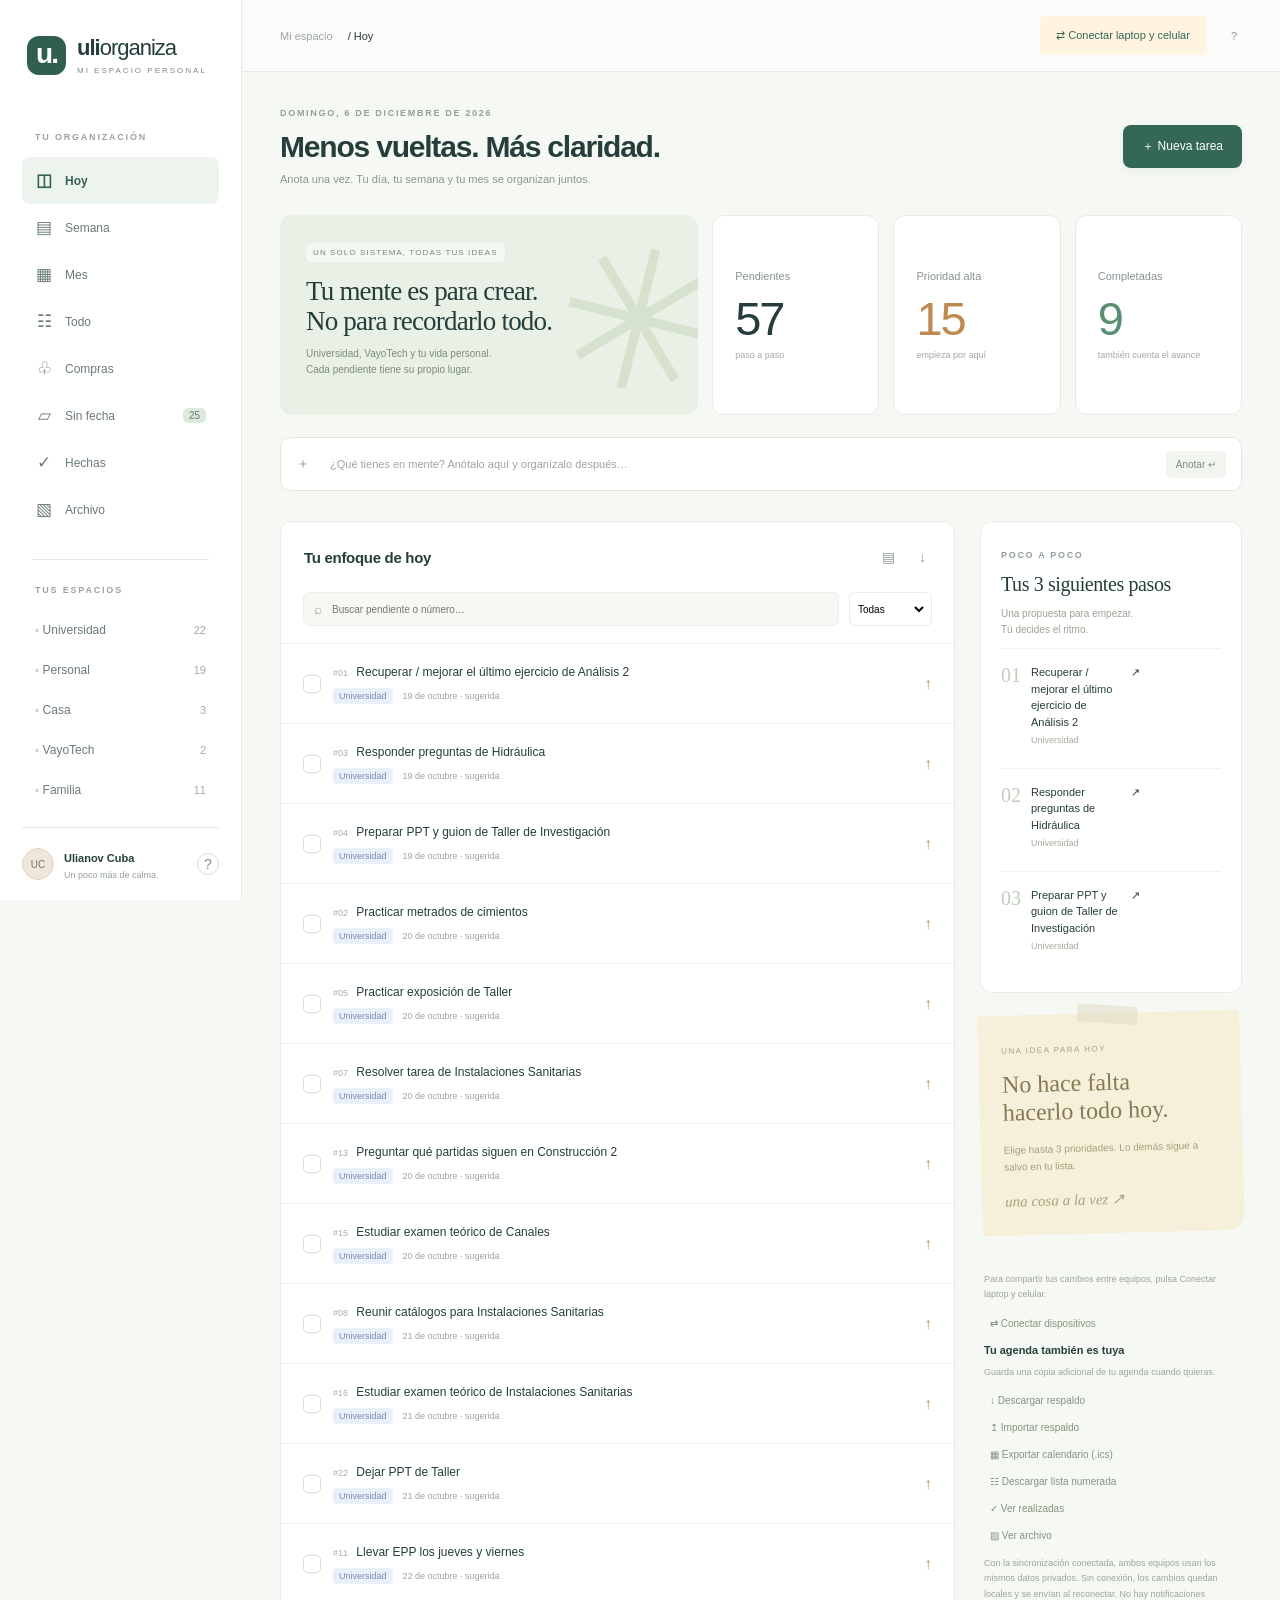
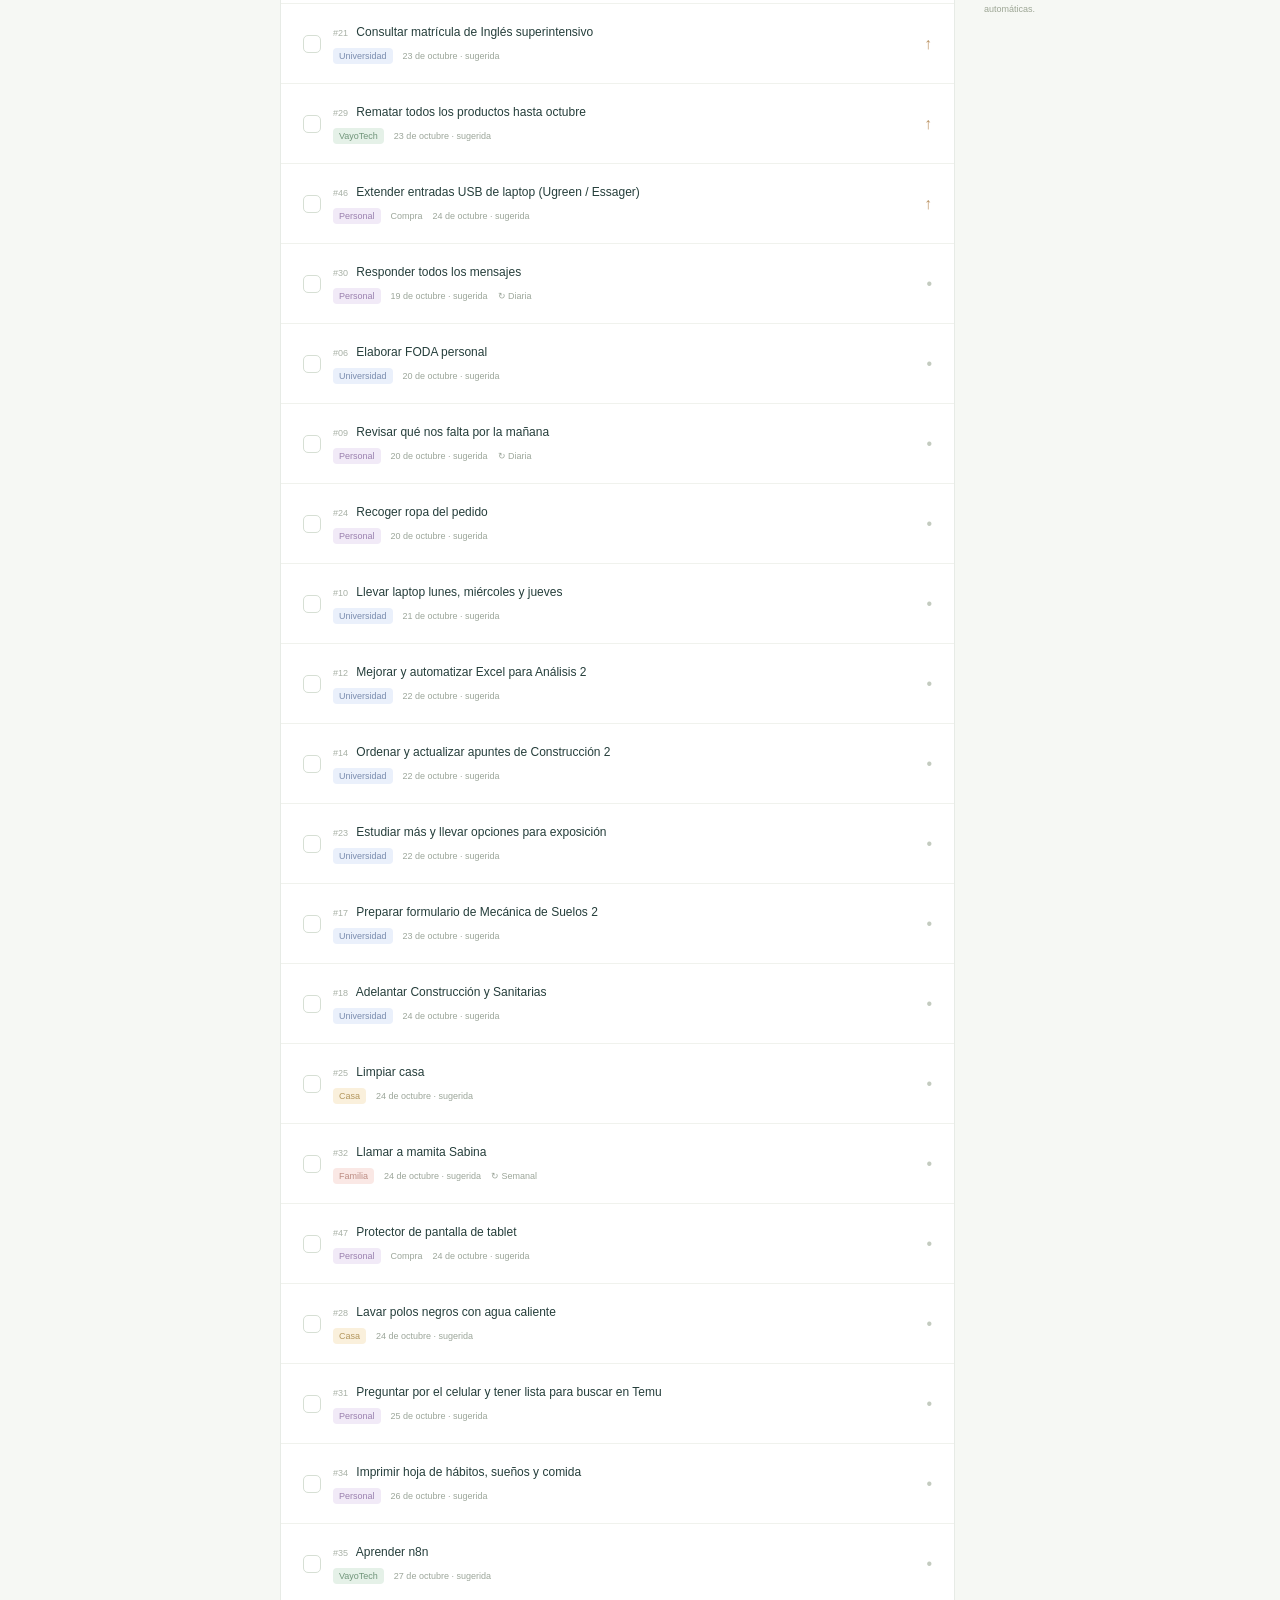
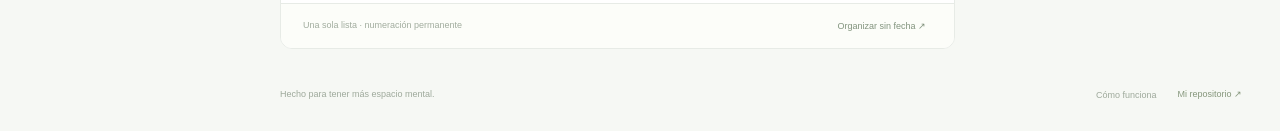
==== commit 37eb4983: "Habilitar conexión de laptop y celular desde la agenda" ====
--- a/docs/index.html
+++ b/docs/index.html
@@ -46,4 +46,4 @@
 function help(){const d=document.querySelector('#help');d.innerHTML='<section class="modal help"><header><h2>Un lugar para todo.</h2><button onclick="document.querySelector(\'#help\').close()" aria-label="Cerrar ayuda">×</button></header><ol><li><b>Anota una vez.</b> La captura rápida guarda en Sin fecha.</li><li><b>Organiza.</b> Toca la tarea y asigna espacio, día, prioridad y plazo real.</li><li><b>Consulta.</b> Hoy, Semana y Mes usan la misma lista. No copies nada entre vistas.</li><li><b>Completa o reprograma.</b> Una tarea recurrente crea la siguiente fecha al marcar la casilla.</li><li><b>Papel opcional.</b> Imprime la semana o el mes ya rellenados.</li><li><b>Guardado local.</b> Se conserva en este navegador. Exporta respaldos; borrar los datos del navegador puede eliminar la agenda.</li><li><b>Otro dispositivo.</b> Importa el JSON exportado. Esta versión no sincroniza automáticamente. La versión con servidor está preparada pero no publicada por un bloqueo de conexión.</li></ol><div class="alert neutral">66 registros de 10 fotos. 9 hechos según las marcas. Fechas sugeridas desde el 19/10/2026; no son plazos confirmados. Las palabras inciertas y notas antiguas están en cada tarea.</div><button class="primary" onclick="document.querySelector(\'#help\').close()">Vamos paso a paso ↗</button></section>';d.showModal();}
 window.addEventListener('storage',e=>{if(e.key===KEY&&!document.querySelector('#editor').open){try{const next=JSON.parse(e.newValue);if(next.tasks.every(valid)){tasks=next.tasks;render();}}catch{}}});
 render();
-</script></body></html>+</script><script src="sync-core.js?v=1"></script><script src="sync.js?v=1"></script></body></html>
